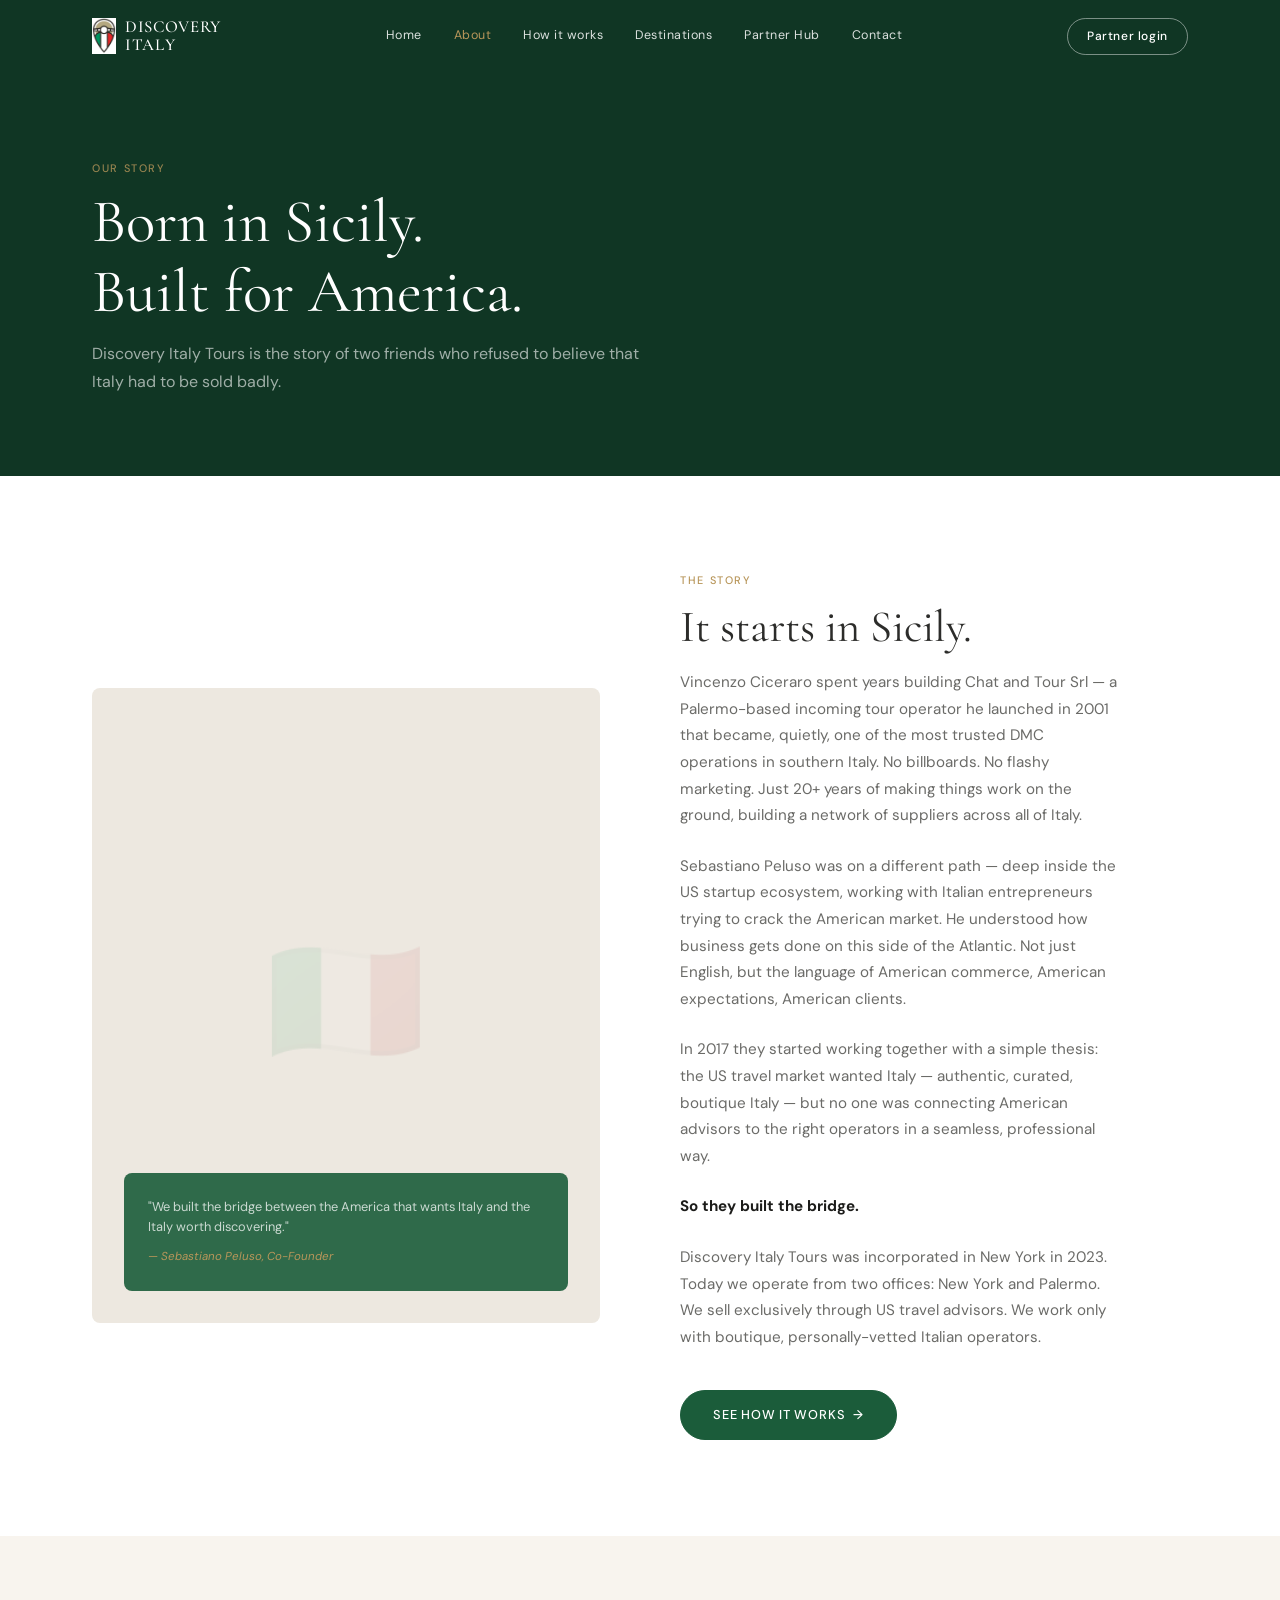
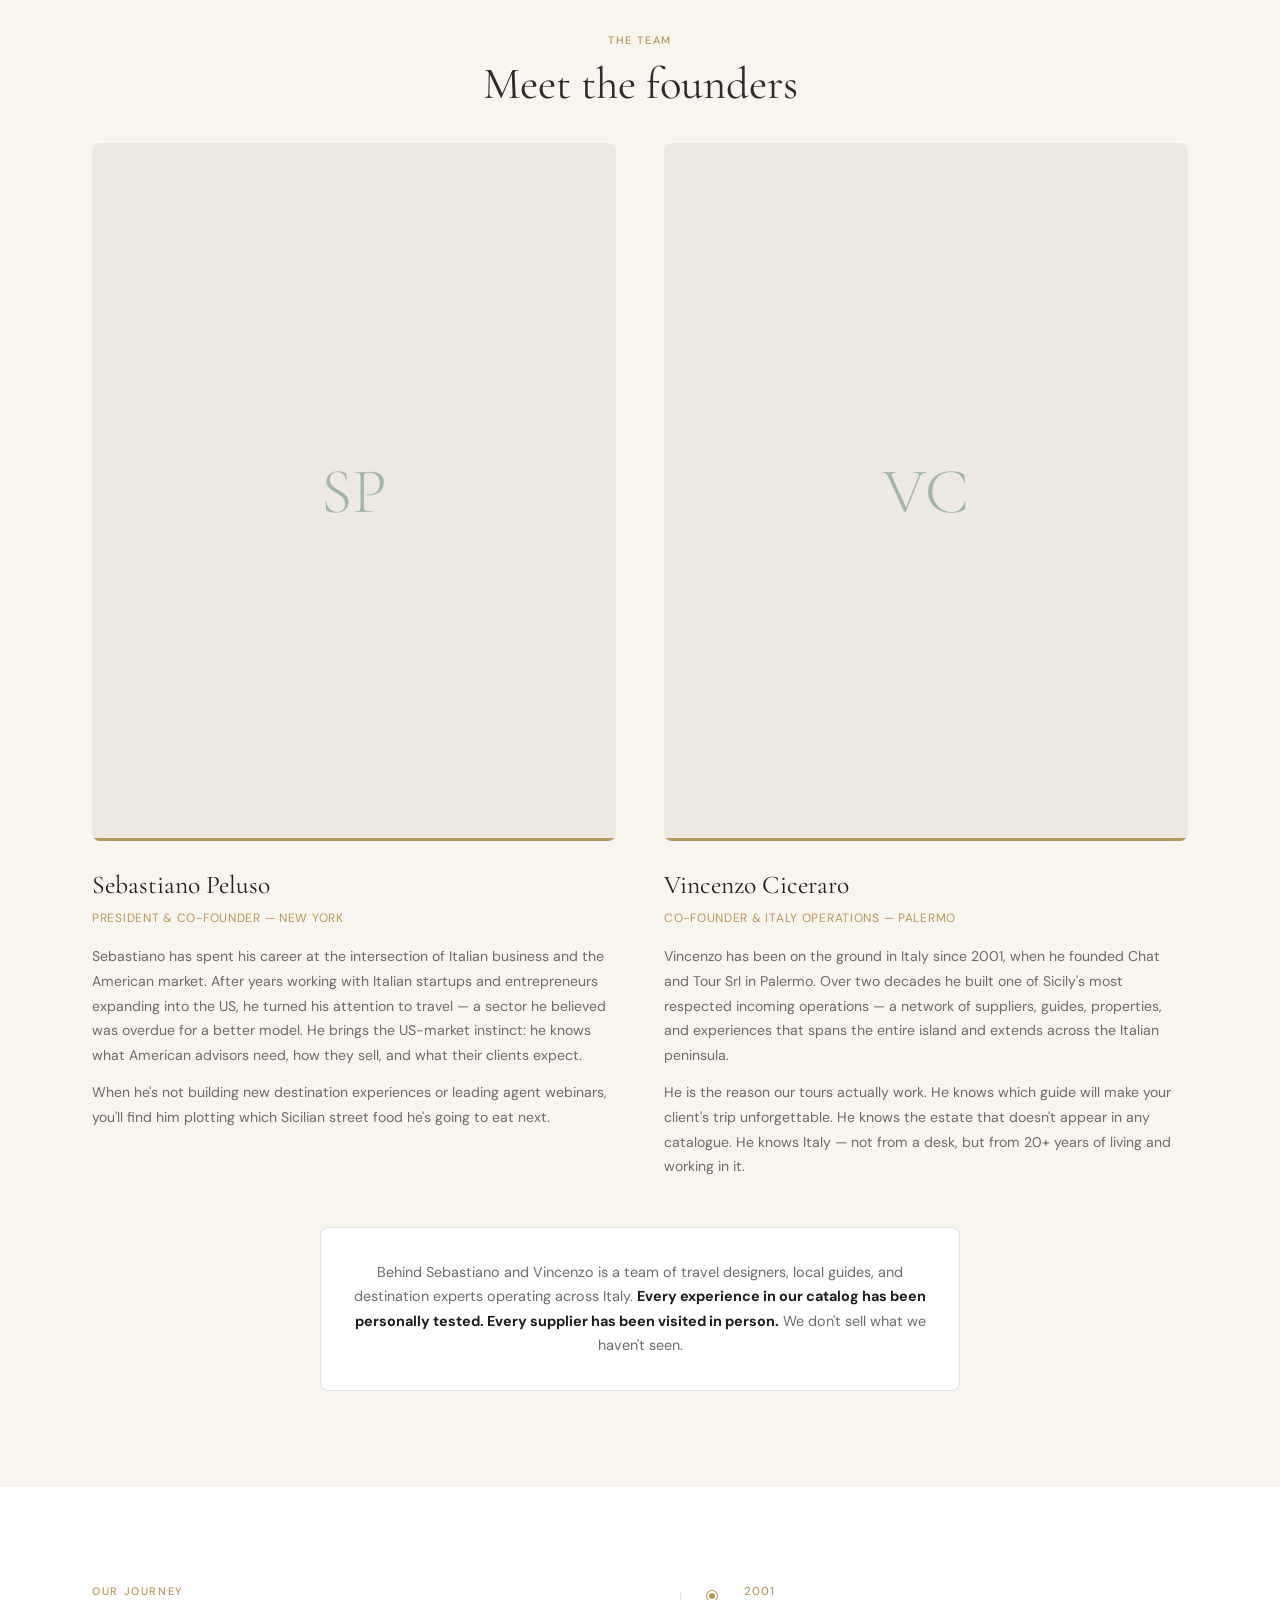
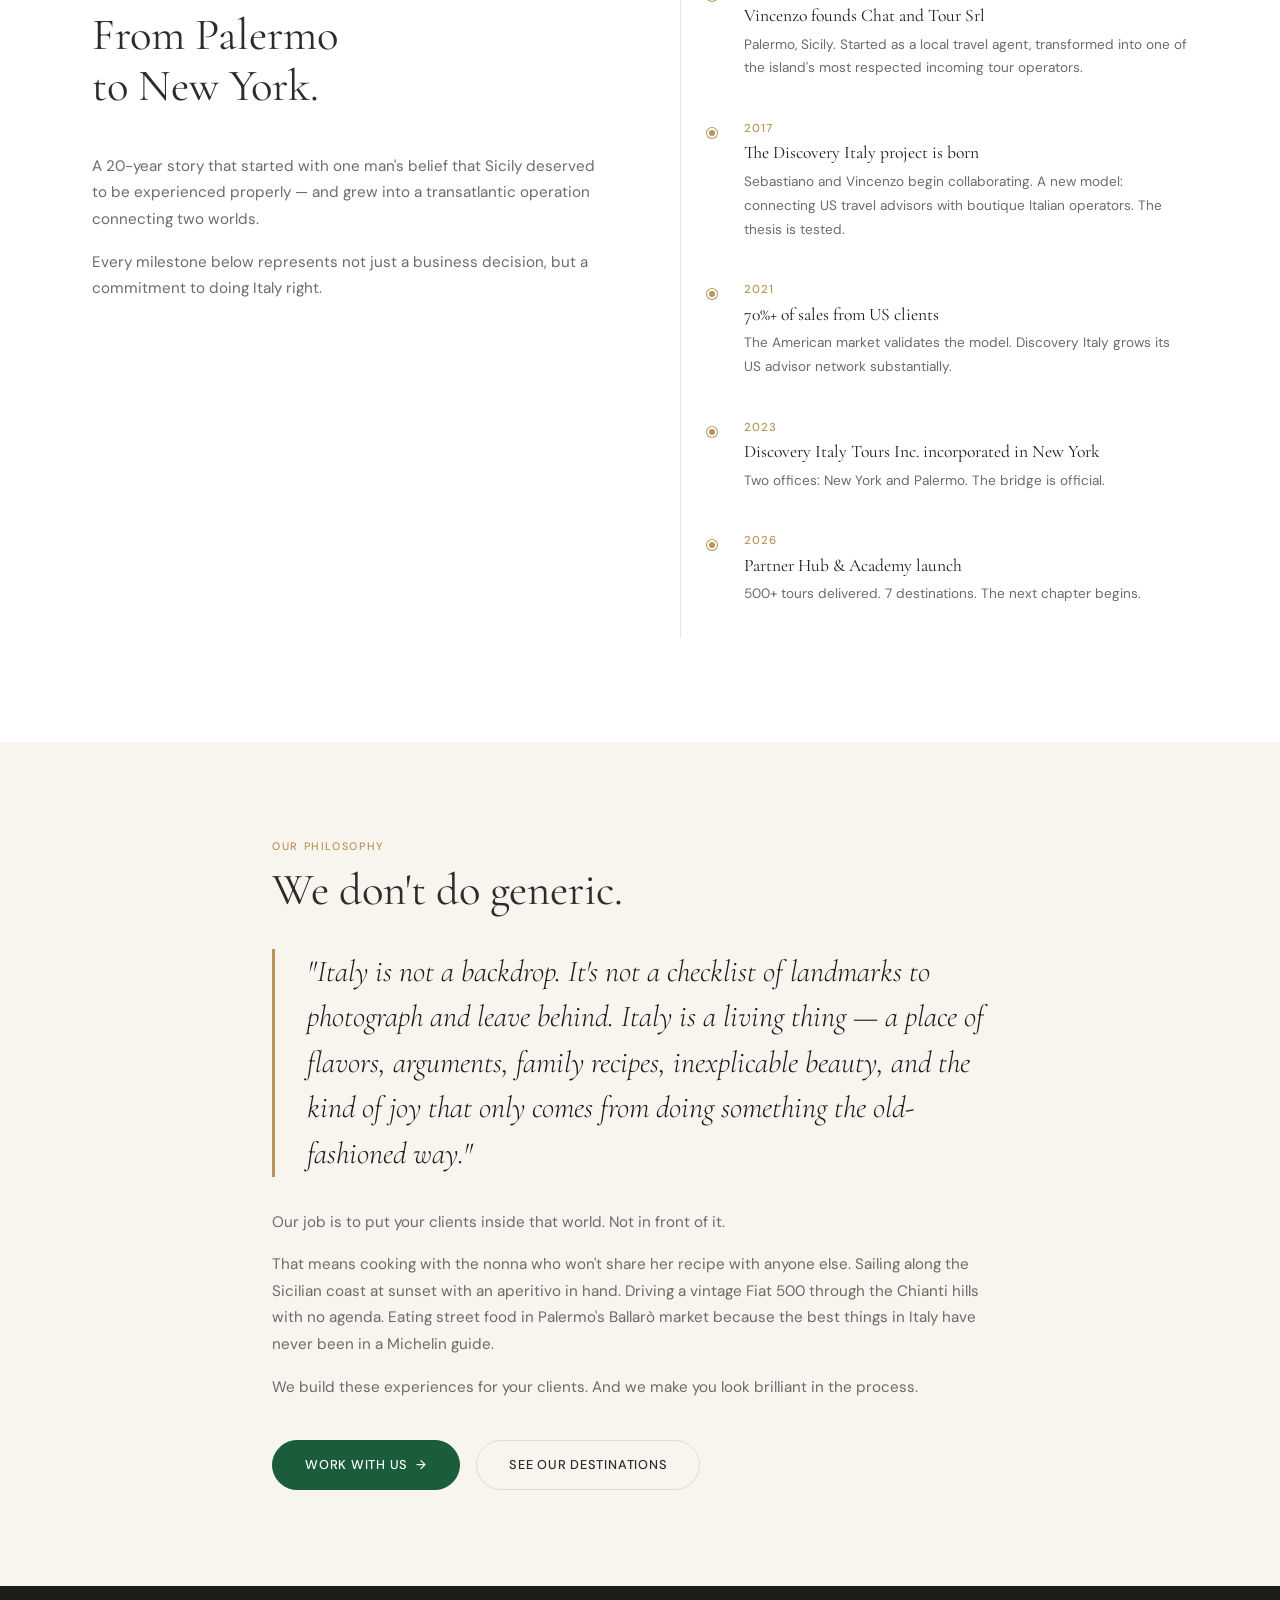
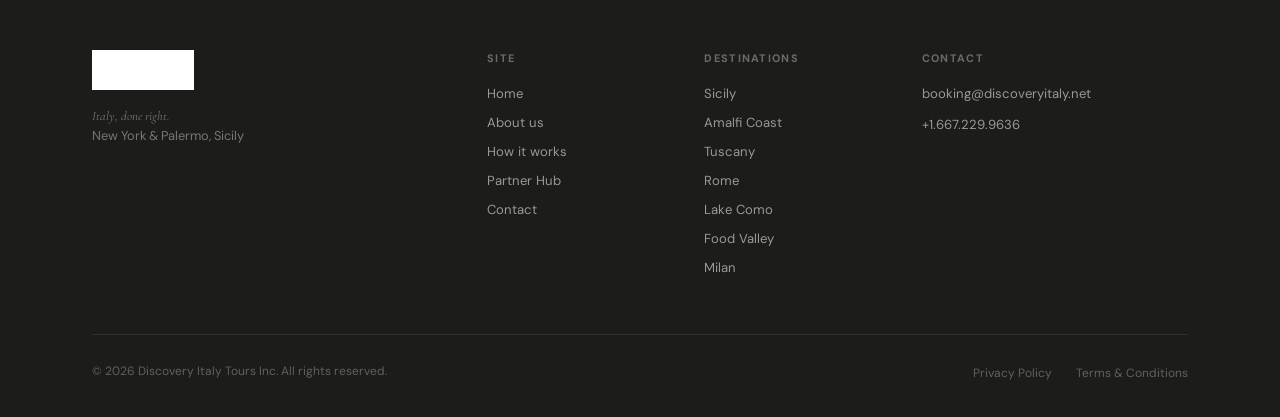
==== about.html @ 8d2b919a "Add files via upload" ====
<!DOCTYPE html>
<html lang="en">
<head>
  <meta charset="UTF-8" />
  <meta name="viewport" content="width=device-width, initial-scale=1.0" />
  <title>About Us — Discovery Italy Tours</title>
  <meta name="description" content="The story of two founders who refused to believe that Italy had to be sold badly. Born in Sicily, built for America." />
  <link rel="stylesheet" href="css/style.css" />
</head>
<body>

  <nav class="nav" id="nav">
    <div class="nav-inner">
      <a href="index.html" class="nav-logo">
        <img src="logo-icon.jpg" alt="Discovery Italy Tours" />
        <span class="nav-logo-wordmark">DISCOVERY<br>ITALY</span>
      </a>
      <div class="nav-links">
        <a href="index.html">Home</a>
        <a href="about.html">About</a>
        <a href="how-it-works.html">How it works</a>
        <a href="destinations.html">Destinations</a>
        <a href="partner-hub.html">Partner Hub</a>
        <a href="contact.html">Contact</a>
      </div>
      <a href="partner-hub.html" class="nav-login">Partner login</a>
    </div>
  </nav>

  <!-- HERO -->
  <section class="page-hero">
    <div class="container">
      <span class="eyebrow" style="color:rgba(184,150,90,0.8);">Our story</span>
      <h1>Born in Sicily.<br>Built for America.</h1>
      <p>Discovery Italy Tours is the story of two friends who refused to believe that Italy had to be sold badly.</p>
    </div>
  </section>

  <!-- OUR STORY -->
  <section class="section">
    <div class="container">
      <div class="split">
        <div class="split-img">
          <div class="split-img-decoration">🇮🇹</div>
          <div style="position:absolute;bottom:2rem;left:2rem;right:2rem;background:rgba(27,92,58,0.9);border-radius:var(--radius-lg);padding:1.5rem;">
            <p style="color:rgba(255,255,255,0.75);font-size:0.8rem;margin:0;line-height:1.6;">
              "We built the bridge between the America that wants Italy and the Italy worth discovering."
            </p>
            <p style="color:var(--gold);font-size:0.72rem;margin-top:0.6rem;font-style:italic;">— Sebastiano Peluso, Co-Founder</p>
          </div>
        </div>
        <div class="split-content">
          <span class="eyebrow">The story</span>
          <h2>It starts in Sicily.</h2>
          <p>Vincenzo Ciceraro spent years building Chat and Tour Srl — a Palermo-based incoming tour operator he launched in 2001 that became, quietly, one of the most trusted DMC operations in southern Italy. No billboards. No flashy marketing. Just 20+ years of making things work on the ground, building a network of suppliers across all of Italy.</p>
          <p>Sebastiano Peluso was on a different path — deep inside the US startup ecosystem, working with Italian entrepreneurs trying to crack the American market. He understood how business gets done on this side of the Atlantic. Not just English, but the language of American commerce, American expectations, American clients.</p>
          <p>In 2017 they started working together with a simple thesis: the US travel market wanted Italy — authentic, curated, boutique Italy — but no one was connecting American advisors to the right operators in a seamless, professional way.</p>
          <p><strong style="color:var(--dark);">So they built the bridge.</strong></p>
          <p>Discovery Italy Tours was incorporated in New York in 2023. Today we operate from two offices: New York and Palermo. We sell exclusively through US travel advisors. We work only with boutique, personally-vetted Italian operators.</p>
          <a href="how-it-works.html" class="btn btn-green btn-arrow" style="margin-top:1rem;">See how it works</a>
        </div>
      </div>
    </div>
  </section>

  <!-- FOUNDERS -->
  <section class="section bg-cream">
    <div class="container">
      <div class="text-center mb-4">
        <span class="eyebrow">The team</span>
        <h2>Meet the founders</h2>
      </div>
      <div class="founders-grid">
        <div class="founder-card fade-up">
          <div class="founder-photo">
            <div class="founder-initials">SP</div>
            <div style="position:absolute;bottom:0;left:0;right:0;height:3px;background:var(--gold);"></div>
          </div>
          <div class="founder-name">Sebastiano Peluso</div>
          <div class="founder-title">PRESIDENT &amp; CO-FOUNDER — NEW YORK</div>
          <p class="founder-bio">Sebastiano has spent his career at the intersection of Italian business and the American market. After years working with Italian startups and entrepreneurs expanding into the US, he turned his attention to travel — a sector he believed was overdue for a better model. He brings the US-market instinct: he knows what American advisors need, how they sell, and what their clients expect.</p>
          <p class="founder-bio" style="margin-top:0.8rem;">When he's not building new destination experiences or leading agent webinars, you'll find him plotting which Sicilian street food he's going to eat next.</p>
        </div>
        <div class="founder-card fade-up">
          <div class="founder-photo">
            <div class="founder-initials">VC</div>
            <div style="position:absolute;bottom:0;left:0;right:0;height:3px;background:var(--gold);"></div>
          </div>
          <div class="founder-name">Vincenzo Ciceraro</div>
          <div class="founder-title">CO-FOUNDER &amp; ITALY OPERATIONS — PALERMO</div>
          <p class="founder-bio">Vincenzo has been on the ground in Italy since 2001, when he founded Chat and Tour Srl in Palermo. Over two decades he built one of Sicily's most respected incoming operations — a network of suppliers, guides, properties, and experiences that spans the entire island and extends across the Italian peninsula.</p>
          <p class="founder-bio" style="margin-top:0.8rem;">He is the reason our tours actually work. He knows which guide will make your client's trip unforgettable. He knows the estate that doesn't appear in any catalogue. He knows Italy — not from a desk, but from 20+ years of living and working in it.</p>
        </div>
      </div>
      <div style="margin-top:3rem;padding:2rem;background:var(--white);border-radius:var(--radius-lg);border:1px solid var(--border);max-width:640px;margin-left:auto;margin-right:auto;text-align:center;">
        <p style="font-size:0.9rem;color:var(--text-muted);margin-bottom:0;line-height:1.7;">Behind Sebastiano and Vincenzo is a team of travel designers, local guides, and destination experts operating across Italy. <strong style="color:var(--dark);">Every experience in our catalog has been personally tested. Every supplier has been visited in person.</strong> We don't sell what we haven't seen.</p>
      </div>
    </div>
  </section>

  <!-- TIMELINE -->
  <section class="section">
    <div class="container">
      <div style="display:grid;grid-template-columns:1fr 1fr;gap:5rem;align-items:start;">
        <div>
          <span class="eyebrow">Our journey</span>
          <h2 style="margin-bottom:2.5rem;">From Palermo<br>to New York.</h2>
          <p>A 20-year story that started with one man's belief that Sicily deserved to be experienced properly — and grew into a transatlantic operation connecting two worlds.</p>
          <p style="margin-top:1rem;">Every milestone below represents not just a business decision, but a commitment to doing Italy right.</p>
        </div>
        <div class="timeline">
          <div class="timeline-item fade-up">
            <div class="timeline-year">2001</div>
            <h4>Vincenzo founds Chat and Tour Srl</h4>
            <p>Palermo, Sicily. Started as a local travel agent, transformed into one of the island's most respected incoming tour operators.</p>
          </div>
          <div class="timeline-item fade-up">
            <div class="timeline-year">2017</div>
            <h4>The Discovery Italy project is born</h4>
            <p>Sebastiano and Vincenzo begin collaborating. A new model: connecting US travel advisors with boutique Italian operators. The thesis is tested.</p>
          </div>
          <div class="timeline-item fade-up">
            <div class="timeline-year">2021</div>
            <h4>70%+ of sales from US clients</h4>
            <p>The American market validates the model. Discovery Italy grows its US advisor network substantially.</p>
          </div>
          <div class="timeline-item fade-up">
            <div class="timeline-year">2023</div>
            <h4>Discovery Italy Tours Inc. incorporated in New York</h4>
            <p>Two offices: New York and Palermo. The bridge is official.</p>
          </div>
          <div class="timeline-item fade-up">
            <div class="timeline-year">2026</div>
            <h4>Partner Hub &amp; Academy launch</h4>
            <p>500+ tours delivered. 7 destinations. The next chapter begins.</p>
          </div>
        </div>
      </div>
    </div>
  </section>

  <!-- PHILOSOPHY -->
  <section class="section philosophy">
    <div class="container-narrow">
      <span class="eyebrow">Our philosophy</span>
      <h2 style="margin-bottom:2rem;">We don't do generic.</h2>
      <blockquote>"Italy is not a backdrop. It's not a checklist of landmarks to photograph and leave behind. Italy is a living thing — a place of flavors, arguments, family recipes, inexplicable beauty, and the kind of joy that only comes from doing something the old-fashioned way."</blockquote>
      <p>Our job is to put your clients inside that world. Not in front of it.</p>
      <p style="margin-top:1rem;">That means cooking with the nonna who won't share her recipe with anyone else. Sailing along the Sicilian coast at sunset with an aperitivo in hand. Driving a vintage Fiat 500 through the Chianti hills with no agenda. Eating street food in Palermo's Ballarò market because the best things in Italy have never been in a Michelin guide.</p>
      <p style="margin-top:1rem;">We build these experiences for your clients. And we make you look brilliant in the process.</p>
      <div style="margin-top:2.5rem;display:flex;gap:1rem;flex-wrap:wrap;">
        <a href="how-it-works.html" class="btn btn-green btn-arrow">Work with us</a>
        <a href="destinations.html" class="btn btn-outline-dark">See our destinations</a>
      </div>
    </div>
  </section>

  <!-- FOOTER -->
  <footer class="site-footer">
    <div class="container">
      <div class="footer-grid">
        <div class="footer-brand">
          <img src="logo-horizontal.jpg" alt="Discovery Italy Tours" />
          <p class="footer-tagline">Italy, done right.</p>
          <p>New York &amp; Palermo, Sicily</p>
        </div>
        <div class="footer-col">
          <h5>SITE</h5>
          <a href="index.html">Home</a>
          <a href="about.html">About us</a>
          <a href="how-it-works.html">How it works</a>
          <a href="partner-hub.html">Partner Hub</a>
          <a href="contact.html">Contact</a>
        </div>
        <div class="footer-col">
          <h5>DESTINATIONS</h5>
          <a href="sicily.html">Sicily</a>
          <a href="destinations.html#amalfi">Amalfi Coast</a>
          <a href="destinations.html#tuscany">Tuscany</a>
          <a href="destinations.html#rome">Rome</a>
          <a href="destinations.html#como">Lake Como</a>
          <a href="destinations.html#foodvalley">Food Valley</a>
          <a href="destinations.html#milan">Milan</a>
        </div>
        <div class="footer-col">
          <h5>CONTACT</h5>
          <p>booking@discoveryitaly.net</p>
          <p>+1.667.229.9636</p>
        </div>
      </div>
      <div class="footer-bottom">
        <p>© 2026 Discovery Italy Tours Inc. All rights reserved.</p>
        <div><a href="#">Privacy Policy</a><a href="#">Terms &amp; Conditions</a></div>
      </div>
    </div>
  </footer>

  <script src="js/main.js"></script>
</body>
</html>
---- css/style.css ----
@import url('https://fonts.googleapis.com/css2?family=Cormorant+Garamond:ital,wght@0,300;0,400;0,500;0,600;1,300;1,400&family=DM+Sans:wght@300;400;500&display=swap');

:root {
  --green: #1B5C3A;
  --green-dark: #103624;
  --green-light: #2a7a50;
  --gold: #B8965A;
  --gold-light: #d4b07a;
  --cream: #F8F4EE;
  --cream-dark: #EDE8E0;
  --dark: #1C1C1A;
  --text: #2C2C2A;
  --text-muted: #6B6B68;
  --white: #FFFFFF;
  --border: rgba(44,44,42,0.12);
  --font-display: 'Cormorant Garamond', Georgia, serif;
  --font-body: 'DM Sans', sans-serif;
  --radius: 4px;
  --radius-lg: 8px;
  --shadow: 0 2px 20px rgba(0,0,0,0.08);
  --shadow-lg: 0 8px 48px rgba(0,0,0,0.14);
  --transition: 0.25s ease;
}

*, *::before, *::after { box-sizing: border-box; margin: 0; padding: 0; }

html { scroll-behavior: smooth; font-size: 16px; }

body {
  font-family: var(--font-body);
  color: var(--text);
  background: var(--white);
  line-height: 1.6;
  -webkit-font-smoothing: antialiased;
}

img { display: block; max-width: 100%; }
a { color: inherit; text-decoration: none; }
button { cursor: pointer; font-family: var(--font-body); }

/* ── TYPOGRAPHY ── */
h1, h2, h3, h4 { font-family: var(--font-display); font-weight: 400; line-height: 1.15; }
h1 { font-size: clamp(2.4rem, 5vw, 3.8rem); }
h2 { font-size: clamp(1.9rem, 3.5vw, 2.8rem); }
h3 { font-size: clamp(1.3rem, 2.5vw, 1.7rem); }
h4 { font-size: 1.2rem; }
p { font-size: 0.95rem; line-height: 1.75; color: var(--text-muted); }

.eyebrow {
  font-family: var(--font-body);
  font-size: 0.68rem;
  font-weight: 500;
  letter-spacing: 0.15em;
  text-transform: uppercase;
  color: var(--gold);
  display: block;
  margin-bottom: 0.6rem;
}

/* ── LAYOUT ── */
.container { max-width: 1160px; margin: 0 auto; padding: 0 2rem; }
.container-narrow { max-width: 800px; margin: 0 auto; padding: 0 2rem; }
.section { padding: 6rem 0; }
.section-sm { padding: 4rem 0; }

/* ── BUTTONS ── */
.btn {
  display: inline-flex; align-items: center; gap: 0.5rem;
  font-family: var(--font-body); font-size: 0.8rem; font-weight: 500;
  letter-spacing: 0.06em; text-transform: uppercase;
  padding: 0.85rem 2rem; border-radius: 40px;
  transition: all var(--transition); border: 1.5px solid transparent;
}
.btn-primary { background: var(--gold); color: var(--dark); border-color: var(--gold); }
.btn-primary:hover { background: var(--gold-light); border-color: var(--gold-light); transform: translateY(-1px); }
.btn-green { background: var(--green); color: var(--white); border-color: var(--green); }
.btn-green:hover { background: var(--green-light); border-color: var(--green-light); transform: translateY(-1px); }
.btn-outline { background: transparent; color: var(--white); border-color: rgba(255,255,255,0.5); }
.btn-outline:hover { border-color: var(--white); background: rgba(255,255,255,0.08); }
.btn-outline-dark { background: transparent; color: var(--text); border-color: var(--border); }
.btn-outline-dark:hover { border-color: var(--text); }
.btn svg, .btn-arrow::after { transition: transform var(--transition); }
.btn-arrow::after { content: ' →'; }
.btn-arrow:hover::after { transform: translateX(3px); }

/* ── NAVIGATION ── */
.nav {
  position: fixed; top: 0; left: 0; right: 0; z-index: 100;
  padding: 1.1rem 0;
  transition: background var(--transition), box-shadow var(--transition);
  background: transparent;
}
.nav.scrolled {
  background: rgba(255,255,255,0.96);
  box-shadow: 0 1px 0 var(--border);
  backdrop-filter: blur(8px);
}
.nav-inner {
  display: flex; align-items: center; justify-content: space-between;
  max-width: 1160px; margin: 0 auto; padding: 0 2rem;
}
.nav-logo { display: flex; align-items: center; gap: 0.6rem; }
.nav-logo img { height: 36px; width: auto; }
.nav-logo-wordmark {
  font-family: var(--font-display); font-size: 1.05rem; font-weight: 500;
  color: var(--white); letter-spacing: 0.04em; line-height: 1.1;
  transition: color var(--transition);
}
.nav.scrolled .nav-logo-wordmark { color: var(--dark); }
.nav-links { display: flex; align-items: center; gap: 2rem; }
.nav-links a {
  font-size: 0.78rem; font-weight: 400; letter-spacing: 0.04em;
  color: rgba(255,255,255,0.85); transition: color var(--transition);
}
.nav.scrolled .nav-links a { color: var(--text-muted); }
.nav-links a:hover, .nav.scrolled .nav-links a:hover { color: var(--gold); }
.nav-login {
  font-size: 0.75rem; font-weight: 500; letter-spacing: 0.05em;
  padding: 0.5rem 1.2rem; border-radius: 30px;
  border: 1.5px solid rgba(255,255,255,0.45); color: var(--white);
  transition: all var(--transition);
}
.nav.scrolled .nav-login { border-color: var(--green); color: var(--green); }
.nav-login:hover { background: var(--gold); border-color: var(--gold); color: var(--dark); }
.nav-hamburger { display: none; background: none; border: none; padding: 4px; }
.nav-hamburger span {
  display: block; width: 22px; height: 1.5px;
  background: var(--white); margin: 5px 0; transition: all var(--transition);
}
.nav.scrolled .nav-hamburger span { background: var(--dark); }

/* ── HERO ── */
.hero {
  min-height: 100vh; display: flex; align-items: flex-end;
  position: relative; overflow: hidden;
  background: var(--green-dark);
}
.hero-bg {
  position: absolute; inset: 0;
  background: linear-gradient(165deg, #0d2318 0%, #1a4a2e 45%, #0f2d1c 100%);
}
.hero-texture {
  position: absolute; inset: 0; opacity: 0.04;
  background-image:
    repeating-linear-gradient(0deg, transparent, transparent 60px, rgba(255,255,255,0.3) 60px, rgba(255,255,255,0.3) 61px),
    repeating-linear-gradient(90deg, transparent, transparent 60px, rgba(255,255,255,0.3) 60px, rgba(255,255,255,0.3) 61px);
}
.hero-content {
  position: relative; z-index: 2;
  padding: 10rem 2rem 5rem;
  max-width: 1160px; margin: 0 auto; width: 100%;
  display: grid; grid-template-columns: 1fr 1fr; gap: 4rem; align-items: end;
}
.hero-left {}
.hero-badge {
  display: inline-flex; align-items: center; gap: 0.5rem;
  background: rgba(184,150,90,0.15); border: 1px solid rgba(184,150,90,0.35);
  border-radius: 30px; padding: 0.35rem 0.9rem; margin-bottom: 1.5rem;
}
.hero-badge span { font-size: 0.65rem; letter-spacing: 0.12em; color: var(--gold-light); }
.hero h1 { color: var(--white); margin-bottom: 1.2rem; }
.hero h1 em { color: var(--gold); font-style: italic; }
.hero-sub { font-size: 1rem; color: rgba(255,255,255,0.65); max-width: 480px; margin-bottom: 2.5rem; line-height: 1.7; }
.hero-ctas { display: flex; gap: 1rem; flex-wrap: wrap; }
.hero-right { display: flex; flex-direction: column; gap: 1rem; padding-bottom: 0.5rem; }
.hero-stat-card {
  background: rgba(255,255,255,0.06); border: 1px solid rgba(255,255,255,0.1);
  border-radius: var(--radius-lg); padding: 1.2rem 1.5rem;
  backdrop-filter: blur(10px);
}
.hero-stat-card .num {
  font-family: var(--font-display); font-size: 2.8rem; font-weight: 300;
  color: var(--white); line-height: 1;
}
.hero-stat-card .num em { color: var(--gold); font-style: normal; }
.hero-stat-card .label { font-size: 0.75rem; color: rgba(255,255,255,0.55); margin-top: 0.2rem; letter-spacing: 0.04em; }
.hero-scroll {
  position: absolute; bottom: 2rem; left: 50%; transform: translateX(-50%);
  display: flex; flex-direction: column; align-items: center; gap: 0.5rem;
  color: rgba(255,255,255,0.4); font-size: 0.65rem; letter-spacing: 0.1em; z-index: 2;
}
.hero-scroll::after {
  content: ''; display: block; width: 1px; height: 40px;
  background: linear-gradient(to bottom, rgba(255,255,255,0.3), transparent);
  animation: scrollLine 1.8s ease-in-out infinite;
}
@keyframes scrollLine { 0%,100%{opacity:0.3;transform:scaleY(1)} 50%{opacity:1;transform:scaleY(0.6)} }

/* ── STATS BAR ── */
.stats-bar { background: var(--green); padding: 2rem 0; }
.stats-bar-inner { display: grid; grid-template-columns: repeat(4,1fr); max-width:1160px; margin:0 auto; padding:0 2rem; }
.stat-item { text-align: center; padding: 0 1rem; border-right: 1px solid rgba(255,255,255,0.15); }
.stat-item:last-child { border-right: none; }
.stat-num { font-family: var(--font-display); font-size: 2.5rem; font-weight: 300; color: var(--white); line-height: 1; }
.stat-label { font-size: 0.72rem; color: rgba(255,255,255,0.6); margin-top: 0.3rem; letter-spacing: 0.06em; }

/* ── CARDS ── */
.card {
  background: var(--white); border: 1px solid var(--border);
  border-radius: var(--radius-lg); padding: 2rem;
  transition: transform var(--transition), box-shadow var(--transition);
}
.card:hover { transform: translateY(-3px); box-shadow: var(--shadow-lg); }
.card-icon {
  width: 44px; height: 44px; border-radius: var(--radius);
  background: var(--cream); display: flex; align-items: center;
  justify-content: center; margin-bottom: 1.2rem;
}
.card-icon svg { width: 22px; height: 22px; stroke: var(--green); fill: none; stroke-width: 1.5; stroke-linecap: round; stroke-linejoin: round; }
.card h3 { margin-bottom: 0.7rem; color: var(--dark); font-size: 1.3rem; }
.card p { margin-bottom: 1.2rem; }
.card-link { font-size: 0.78rem; font-weight: 500; color: var(--gold); letter-spacing: 0.04em; display: flex; align-items: center; gap: 0.4rem; transition: gap var(--transition); }
.card:hover .card-link { gap: 0.7rem; }

/* ── DESTINATION TILES ── */
.dest-grid { display: grid; grid-template-columns: repeat(4, 1fr); gap: 1rem; }
.dest-tile {
  position: relative; border-radius: var(--radius-lg); overflow: hidden;
  aspect-ratio: 3/4; cursor: pointer;
  transition: transform var(--transition);
}
.dest-tile:first-child { grid-column: span 2; aspect-ratio: auto; min-height: 360px; }
.dest-tile:hover { transform: scale(1.01); }
.dest-tile-bg {
  position: absolute; inset: 0;
  transition: transform 0.4s ease;
}
.dest-tile:hover .dest-tile-bg { transform: scale(1.04); }
.dest-tile-overlay {
  position: absolute; inset: 0;
  background: linear-gradient(to top, rgba(0,0,0,0.72) 0%, rgba(0,0,0,0.1) 50%, transparent 100%);
}
.dest-tile-content { position: absolute; bottom: 0; left: 0; right: 0; padding: 1.5rem; }
.dest-tile-content h3 { font-size: 1.3rem; color: var(--white); margin-bottom: 0.2rem; }
.dest-tile-content p { font-size: 0.75rem; color: rgba(255,255,255,0.7); line-height: 1.4; margin: 0; }
.dest-tile-arrow {
  position: absolute; top: 1rem; right: 1rem;
  width: 32px; height: 32px; border-radius: 50%;
  background: rgba(255,255,255,0.15); backdrop-filter: blur(4px);
  display: flex; align-items: center; justify-content: center;
  opacity: 0; transition: opacity var(--transition);
  color: white; font-size: 0.85rem;
}
.dest-tile:hover .dest-tile-arrow { opacity: 1; }

/* Sicily */
.dest-bg-sicily { background: linear-gradient(135deg, #1a4a2e 0%, #2d6b45 100%); }
/* Amalfi */
.dest-bg-amalfi { background: linear-gradient(135deg, #1a3a6b 0%, #2a5a9b 100%); }
/* Tuscany */
.dest-bg-tuscany { background: linear-gradient(135deg, #5a3a1a 0%, #8a5a2a 100%); }
/* Rome */
.dest-bg-rome { background: linear-gradient(135deg, #6b2a1a 0%, #9b4a2a 100%); }
/* Como */
.dest-bg-como { background: linear-gradient(135deg, #1a4a6b 0%, #2a6a9b 100%); }
/* Food */
.dest-bg-food { background: linear-gradient(135deg, #4a3a1a 0%, #7a5a2a 100%); }
/* Milan */
.dest-bg-milan { background: linear-gradient(135deg, #2a2a3a 0%, #4a4a6a 100%); }

/* ── PARTNER HUB BANNER ── */
.hub-banner { background: var(--green-dark); padding: 4.5rem 0; }
.hub-banner-inner { max-width: 1160px; margin: 0 auto; padding: 0 2rem; }
.hub-banner h2 { color: var(--white); margin-bottom: 0.8rem; }
.hub-banner > .hub-banner-inner > p { color: rgba(255,255,255,0.6); max-width: 540px; margin-bottom: 2.5rem; }
.hub-cards-grid { display: grid; grid-template-columns: repeat(3,1fr); gap: 1.2rem; margin-bottom: 2.5rem; }
.hub-card {
  background: rgba(255,255,255,0.07); border: 1px solid rgba(255,255,255,0.1);
  border-radius: var(--radius-lg); padding: 1.5rem;
  transition: background var(--transition);
}
.hub-card:hover { background: rgba(255,255,255,0.1); }
.hub-card-icon { font-size: 1.4rem; margin-bottom: 0.8rem; color: var(--gold); }
.hub-card h4 { font-family: var(--font-display); font-size: 1.1rem; color: var(--white); margin-bottom: 0.4rem; }
.hub-card p { font-size: 0.8rem; color: rgba(255,255,255,0.55); line-height: 1.55; margin: 0; }
.hub-card .coming { font-size: 0.65rem; letter-spacing: 0.08em; color: var(--gold); margin-top: 0.8rem; display: block; }

/* ── PROOF SECTION ── */
.proof-item { display: grid; grid-template-columns: 80px 1fr; gap: 1.5rem; align-items: start; padding: 2rem 0; border-bottom: 1px solid var(--border); }
.proof-item:last-child { border-bottom: none; }
.proof-num { font-family: var(--font-display); font-size: 2.8rem; font-weight: 300; color: var(--gold); line-height: 1; }
.proof-item h3 { font-size: 1.2rem; color: var(--dark); margin-bottom: 0.5rem; }
.proof-item p { margin: 0; }

/* ── PROCESS STEPS ── */
.process-grid { display: grid; grid-template-columns: repeat(4,1fr); gap: 0; position: relative; }
.process-grid::before {
  content: ''; position: absolute; top: 28px; left: 10%; right: 10%;
  height: 1px; background: var(--border); z-index: 0;
}
.process-step { padding: 0 1.5rem; text-align: center; position: relative; z-index: 1; }
.step-num {
  width: 56px; height: 56px; border-radius: 50%;
  background: var(--white); border: 1.5px solid var(--border);
  display: flex; align-items: center; justify-content: center;
  margin: 0 auto 1.5rem;
  font-family: var(--font-display); font-size: 1.3rem; color: var(--green);
}
.process-step h3 { font-size: 1.1rem; color: var(--dark); margin-bottom: 0.6rem; }
.process-step p { font-size: 0.83rem; }

/* ── FAQ ── */
.faq-item { border-bottom: 1px solid var(--border); }
.faq-q {
  display: flex; justify-content: space-between; align-items: center;
  padding: 1.3rem 0; cursor: pointer;
  font-family: var(--font-display); font-size: 1.1rem; color: var(--dark);
  list-style: none;
}
.faq-q::-webkit-details-marker { display: none; }
.faq-q::after { content: '+'; font-size: 1.2rem; color: var(--gold); transition: transform var(--transition); flex-shrink: 0; }
details[open] .faq-q::after { transform: rotate(45deg); }
.faq-a { padding: 0 0 1.3rem; font-size: 0.88rem; color: var(--text-muted); line-height: 1.7; }

/* ── ABOUT ── */
.founders-grid { display: grid; grid-template-columns: 1fr 1fr; gap: 3rem; }
.founder-card { }
.founder-photo {
  width: 100%; aspect-ratio: 3/4; border-radius: var(--radius-lg);
  background: var(--cream-dark); margin-bottom: 1.5rem; overflow: hidden;
  position: relative;
}
.founder-initials {
  position: absolute; inset: 0; display: flex; align-items: center;
  justify-content: center; font-family: var(--font-display);
  font-size: 4rem; font-weight: 300; color: var(--green); opacity: 0.35;
}
.founder-name { font-family: var(--font-display); font-size: 1.6rem; color: var(--dark); margin-bottom: 0.2rem; }
.founder-title { font-size: 0.75rem; letter-spacing: 0.06em; color: var(--gold); margin-bottom: 1rem; }
.founder-bio { font-size: 0.88rem; color: var(--text-muted); line-height: 1.75; }

/* ── TIMELINE ── */
.timeline { position: relative; padding-left: 2rem; }
.timeline::before { content: ''; position: absolute; left: 0; top: 8px; bottom: 8px; width: 1px; background: var(--border); }
.timeline-item { position: relative; padding: 0 0 2.5rem 2rem; }
.timeline-item::before {
  content: ''; position: absolute; left: -5px; top: 8px;
  width: 10px; height: 10px; border-radius: 50%;
  background: var(--gold); border: 2px solid var(--white);
  box-shadow: 0 0 0 1px var(--gold);
}
.timeline-year { font-size: 0.72rem; letter-spacing: 0.1em; color: var(--gold); font-weight: 500; margin-bottom: 0.3rem; }
.timeline-item h4 { font-family: var(--font-display); font-size: 1.1rem; color: var(--dark); margin-bottom: 0.4rem; }
.timeline-item p { font-size: 0.85rem; margin: 0; }

/* ── CONTACT ── */
.contact-grid { display: grid; grid-template-columns: 1fr 1fr; gap: 3rem; }
.contact-form-block, .contact-info-block { }
.contact-form-block h3, .contact-info-block h3 { font-size: 1.5rem; margin-bottom: 0.5rem; color: var(--dark); }
.contact-intro { font-size: 0.88rem; margin-bottom: 2rem; }
.form-group { margin-bottom: 1.2rem; }
.form-group label { display: block; font-size: 0.75rem; font-weight: 500; letter-spacing: 0.05em; color: var(--text); margin-bottom: 0.4rem; }
.form-group input, .form-group select, .form-group textarea {
  width: 100%; padding: 0.75rem 1rem;
  border: 1px solid var(--border); border-radius: var(--radius);
  font-family: var(--font-body); font-size: 0.88rem; color: var(--text);
  background: var(--white); transition: border-color var(--transition);
  outline: none;
}
.form-group input:focus, .form-group select:focus, .form-group textarea:focus { border-color: var(--green); }
.form-group textarea { height: 100px; resize: vertical; }
.form-row { display: grid; grid-template-columns: 1fr 1fr; gap: 1rem; }
.contact-divider { width: 1px; background: var(--border); margin: 3rem 0; }
.contact-info-block { padding-top: 0.5rem; }
.contact-info-item { display: flex; gap: 1rem; margin-bottom: 2rem; }
.contact-info-icon {
  width: 40px; height: 40px; border-radius: var(--radius);
  background: var(--cream); display: flex; align-items: center; justify-content: center;
  flex-shrink: 0;
}
.contact-info-icon svg { width: 18px; height: 18px; stroke: var(--green); fill: none; stroke-width: 1.5; stroke-linecap: round; }
.contact-info-label { font-size: 0.7rem; letter-spacing: 0.06em; color: var(--gold); margin-bottom: 0.2rem; }
.contact-info-val { font-size: 0.88rem; color: var(--text); line-height: 1.5; }
.traveler-block {
  background: var(--cream); border-radius: var(--radius-lg);
  padding: 2rem; margin-top: 2rem;
}
.traveler-block h4 { font-family: var(--font-display); font-size: 1.3rem; color: var(--dark); margin-bottom: 0.5rem; }
.traveler-block p { font-size: 0.85rem; margin-bottom: 1.2rem; }

/* ── DESTINATION PAGE ── */
.dest-hero { min-height: 60vh; position: relative; display: flex; align-items: flex-end; padding-bottom: 4rem; }
.dest-hero-bg { position: absolute; inset: 0; }
.dest-hero-overlay { position: absolute; inset: 0; background: linear-gradient(to top, rgba(0,0,0,0.75) 0%, rgba(0,0,0,0.2) 60%, transparent 100%); }
.dest-hero-content { position: relative; z-index: 2; max-width: 1160px; margin: 0 auto; padding: 0 2rem; }
.dest-hero-content h1 { color: var(--white); margin-bottom: 0.8rem; }
.dest-hero-content p { color: rgba(255,255,255,0.75); max-width: 600px; font-size: 1rem; margin: 0; }

.experiences-grid { display: grid; grid-template-columns: repeat(3, 1fr); gap: 1.5rem; }
.exp-card { border-radius: var(--radius-lg); overflow: hidden; border: 1px solid var(--border); }
.exp-card-top { height: 180px; display: flex; align-items: center; justify-content: center; font-size: 3rem; }
.exp-card-body { padding: 1.2rem; }
.exp-card-body h4 { font-family: var(--font-display); font-size: 1.1rem; color: var(--dark); margin-bottom: 0.4rem; }
.exp-card-body p { font-size: 0.82rem; margin: 0; }

/* ── PARTNER HUB PAGE ── */
.hub-page-hero { background: var(--green-dark); padding: 10rem 0 6rem; }
.hub-coming-grid { display: grid; grid-template-columns: repeat(3,1fr); gap: 1.5rem; margin-top: 3rem; }
.hub-coming-card {
  border: 1px solid var(--border); border-radius: var(--radius-lg);
  padding: 2rem; position: relative; overflow: hidden;
}
.hub-coming-card::before {
  content: 'COMING SOON'; position: absolute; top: 1rem; right: -2rem;
  font-size: 0.6rem; letter-spacing: 0.1em; background: var(--gold);
  color: var(--dark); padding: 0.2rem 3rem; transform: rotate(30deg);
}
.hub-coming-card h3 { font-size: 1.3rem; color: var(--dark); margin-bottom: 0.6rem; }
.hub-coming-card p { font-size: 0.85rem; margin-bottom: 1rem; }
.hub-icon { font-size: 2rem; margin-bottom: 1rem; }

/* ── SECTION: SPLIT ── */
.split { display: grid; grid-template-columns: 1fr 1fr; gap: 5rem; align-items: center; }
.split-img {
  border-radius: var(--radius-lg); aspect-ratio: 4/5;
  background: var(--cream-dark); position: relative; overflow: hidden;
}
.split-img-decoration {
  position: absolute; inset: 0; display: flex; align-items: center;
  justify-content: center; font-family: var(--font-display);
  font-size: 8rem; opacity: 0.08; color: var(--green);
}
.split-content .eyebrow { margin-bottom: 0.8rem; }
.split-content h2 { margin-bottom: 1rem; }
.split-content p { margin-bottom: 1.5rem; max-width: 440px; }

/* ── PHILOSOPHY ── */
.philosophy { background: var(--cream); }
.philosophy blockquote {
  font-family: var(--font-display); font-size: clamp(1.4rem, 2.5vw, 1.9rem);
  font-weight: 300; color: var(--dark); line-height: 1.5;
  border-left: 3px solid var(--gold); padding-left: 2rem; margin: 0 0 2rem;
  font-style: italic;
}

/* ── EMAIL CAPTURE ── */
.email-capture { background: var(--green); padding: 4rem 0; }
.email-capture h2 { color: var(--white); margin-bottom: 0.6rem; }
.email-capture p { color: rgba(255,255,255,0.65); margin-bottom: 2rem; }
.email-form { display: flex; gap: 1rem; max-width: 480px; flex-wrap: wrap; }
.email-form input {
  flex: 1; min-width: 200px; padding: 0.85rem 1.2rem;
  border: 1.5px solid rgba(255,255,255,0.25); border-radius: 40px;
  background: rgba(255,255,255,0.1); color: var(--white);
  font-family: var(--font-body); font-size: 0.88rem; outline: none;
}
.email-form input::placeholder { color: rgba(255,255,255,0.4); }
.email-form input:focus { border-color: var(--gold); }

/* ── FOOTER ── */
.site-footer { background: var(--dark); padding: 4rem 0 2rem; }
.footer-grid { display: grid; grid-template-columns: 2fr 1fr 1fr 1.5fr; gap: 2.5rem; margin-bottom: 3rem; }
.footer-brand img { height: 40px; width: auto; margin-bottom: 1rem; filter: brightness(0) invert(1); }
.footer-tagline { font-family: var(--font-display); font-size: 0.95rem; font-style: italic; color: var(--gold); margin-bottom: 0.8rem; }
.footer-brand p { font-size: 0.8rem; color: rgba(255,255,255,0.4); line-height: 1.6; margin: 0; }
.footer-col h5 { font-size: 0.68rem; letter-spacing: 0.12em; color: rgba(255,255,255,0.35); margin-bottom: 1rem; }
.footer-col a { display: block; font-size: 0.82rem; color: rgba(255,255,255,0.55); margin-bottom: 0.5rem; transition: color var(--transition); }
.footer-col a:hover { color: var(--gold); }
.footer-col p { font-size: 0.82rem; color: rgba(255,255,255,0.55); margin-bottom: 0.5rem; }
.footer-bottom {
  border-top: 1px solid rgba(255,255,255,0.08); padding-top: 1.5rem;
  display: flex; justify-content: space-between; align-items: center; flex-wrap: wrap; gap: 0.8rem;
}
.footer-bottom p { font-size: 0.75rem; color: rgba(255,255,255,0.3); margin: 0; }
.footer-bottom a { font-size: 0.75rem; color: rgba(255,255,255,0.3); margin-left: 1.5rem; transition: color var(--transition); }
.footer-bottom a:hover { color: var(--gold); }

/* ── PAGE HERO (inner pages) ── */
.page-hero { background: var(--green-dark); padding: 10rem 0 5rem; }
.page-hero h1 { color: var(--white); margin-bottom: 0.8rem; }
.page-hero p { color: rgba(255,255,255,0.6); max-width: 560px; font-size: 1rem; margin: 0; }

/* ── ANIMATIONS ── */
.fade-up { opacity: 0; transform: translateY(24px); transition: opacity 0.6s ease, transform 0.6s ease; }
.fade-up.visible { opacity: 1; transform: translateY(0); }
.fade-up:nth-child(2) { transition-delay: 0.1s; }
.fade-up:nth-child(3) { transition-delay: 0.2s; }
.fade-up:nth-child(4) { transition-delay: 0.3s; }

/* ── RESPONSIVE ── */
@media (max-width: 900px) {
  .hero-content { grid-template-columns: 1fr; }
  .hero-right { display: none; }
  .stats-bar-inner { grid-template-columns: repeat(2,1fr); gap: 1rem; }
  .dest-grid { grid-template-columns: repeat(2,1fr); }
  .dest-tile:first-child { grid-column: span 2; }
  .hub-cards-grid { grid-template-columns: 1fr 1fr; }
  .process-grid { grid-template-columns: 1fr 1fr; gap: 2rem; }
  .process-grid::before { display: none; }
  .footer-grid { grid-template-columns: 1fr 1fr; }
  .founders-grid { grid-template-columns: 1fr; }
  .contact-grid { grid-template-columns: 1fr; }
  .split { grid-template-columns: 1fr; }
  .split-img { aspect-ratio: 16/9; }
  .experiences-grid { grid-template-columns: 1fr 1fr; }
  .hub-coming-grid { grid-template-columns: 1fr; }
}
@media (max-width: 600px) {
  .container { padding: 0 1.2rem; }
  .section { padding: 4rem 0; }
  .nav-links { display: none; }
  .nav-hamburger { display: block; }
  .dest-grid { grid-template-columns: 1fr 1fr; }
  .hub-cards-grid { grid-template-columns: 1fr; }
  .footer-grid { grid-template-columns: 1fr; }
  .form-row { grid-template-columns: 1fr; }
  .experiences-grid { grid-template-columns: 1fr; }
  .three-cards { grid-template-columns: 1fr; }
}
.three-cards { display: grid; grid-template-columns: repeat(3,1fr); gap: 1.5rem; }

/* ── UTILITY ── */
.text-center { text-align: center; }
.text-white { color: var(--white); }
.mt-1 { margin-top: 0.5rem; } .mt-2 { margin-top: 1rem; } .mt-3 { margin-top: 1.5rem; } .mt-4 { margin-top: 2rem; }
.mb-1 { margin-bottom: 0.5rem; } .mb-2 { margin-bottom: 1rem; } .mb-3 { margin-bottom: 1.5rem; } .mb-4 { margin-bottom: 2rem; }
.bg-cream { background: var(--cream); }
.bg-dark { background: var(--dark); }
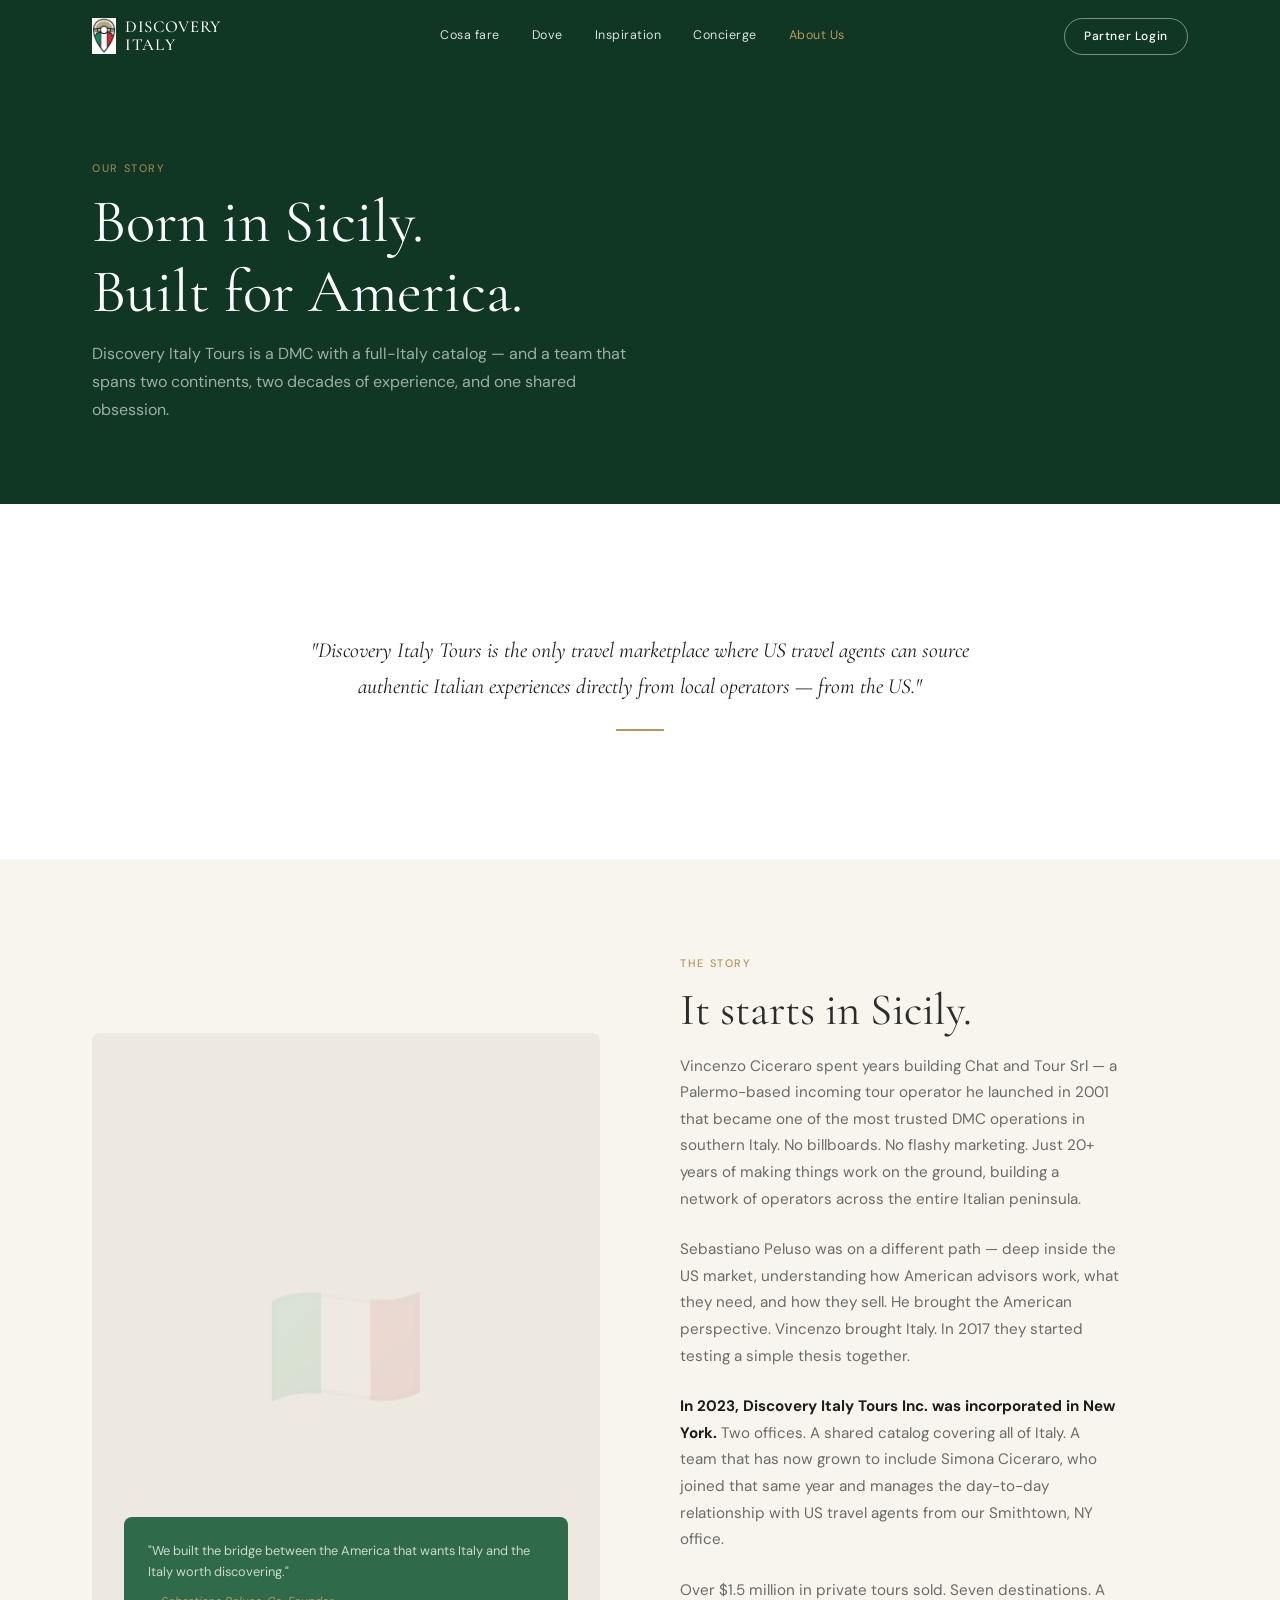
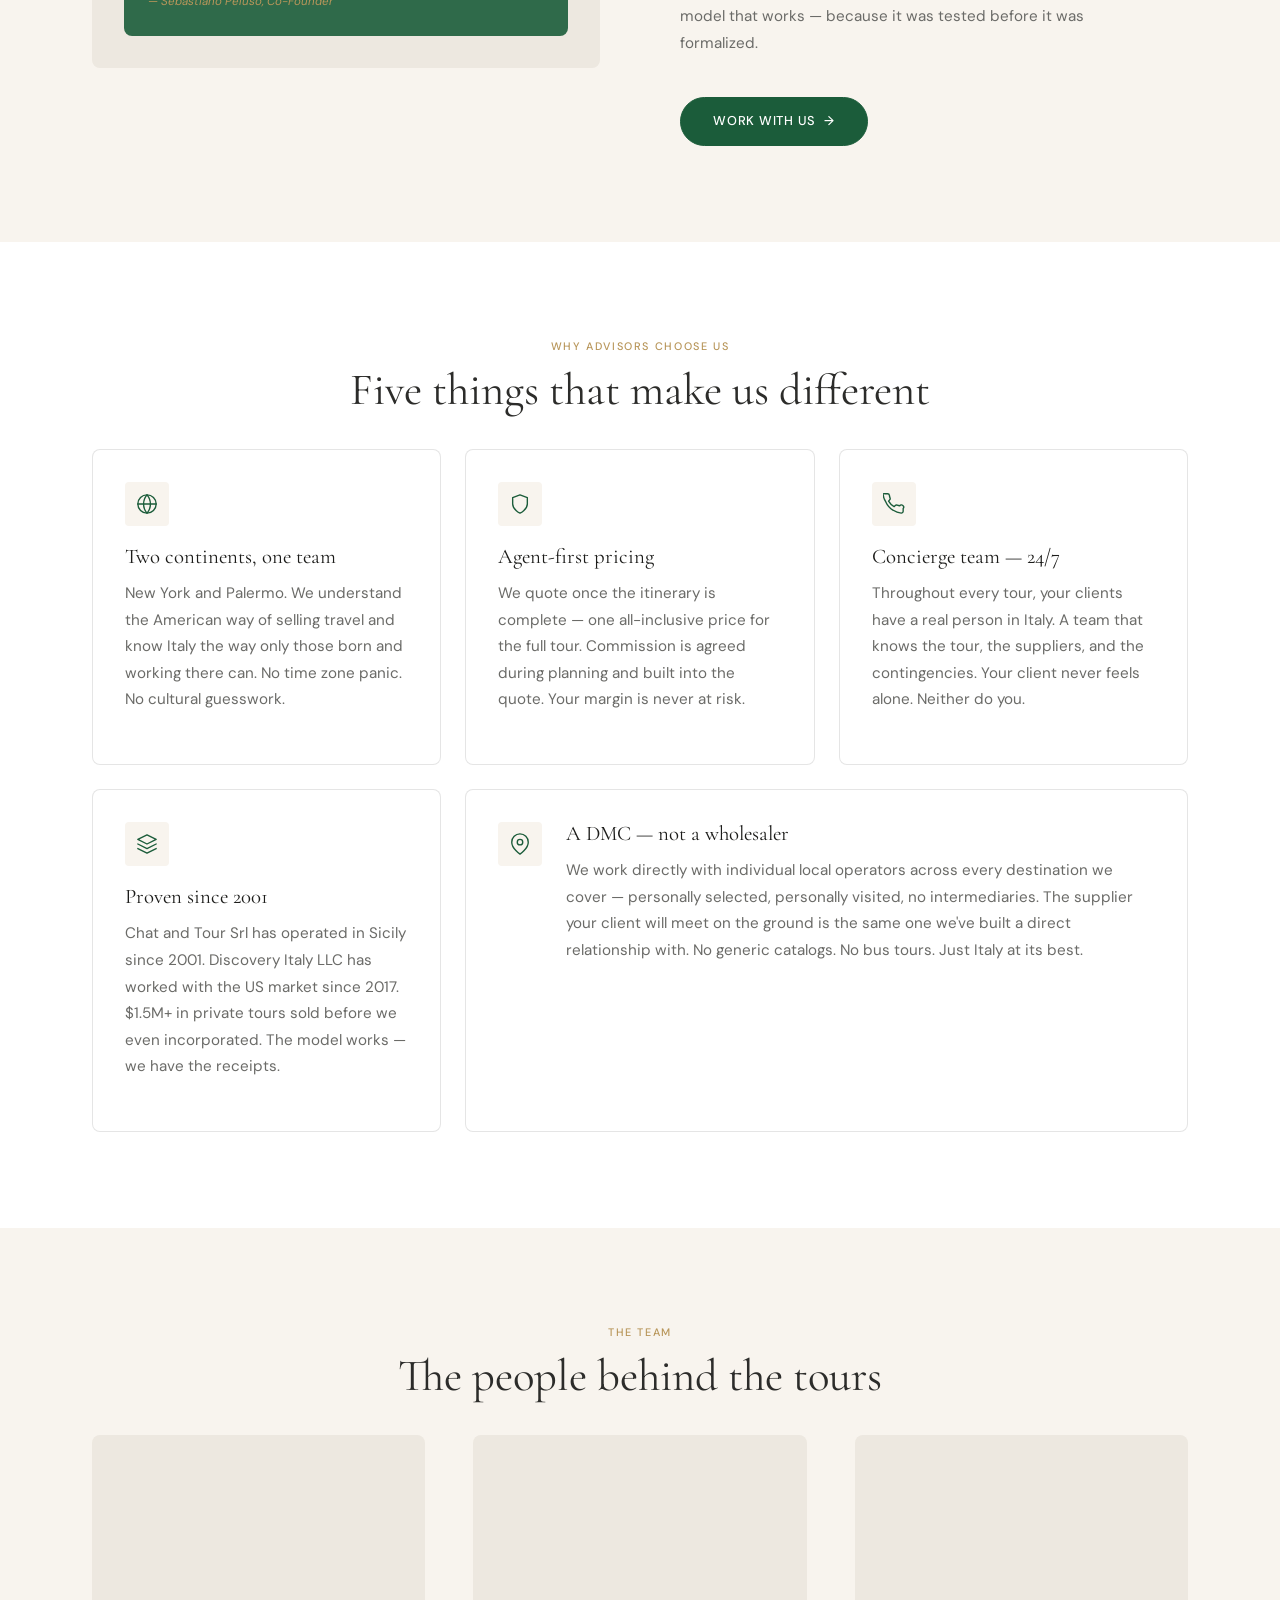
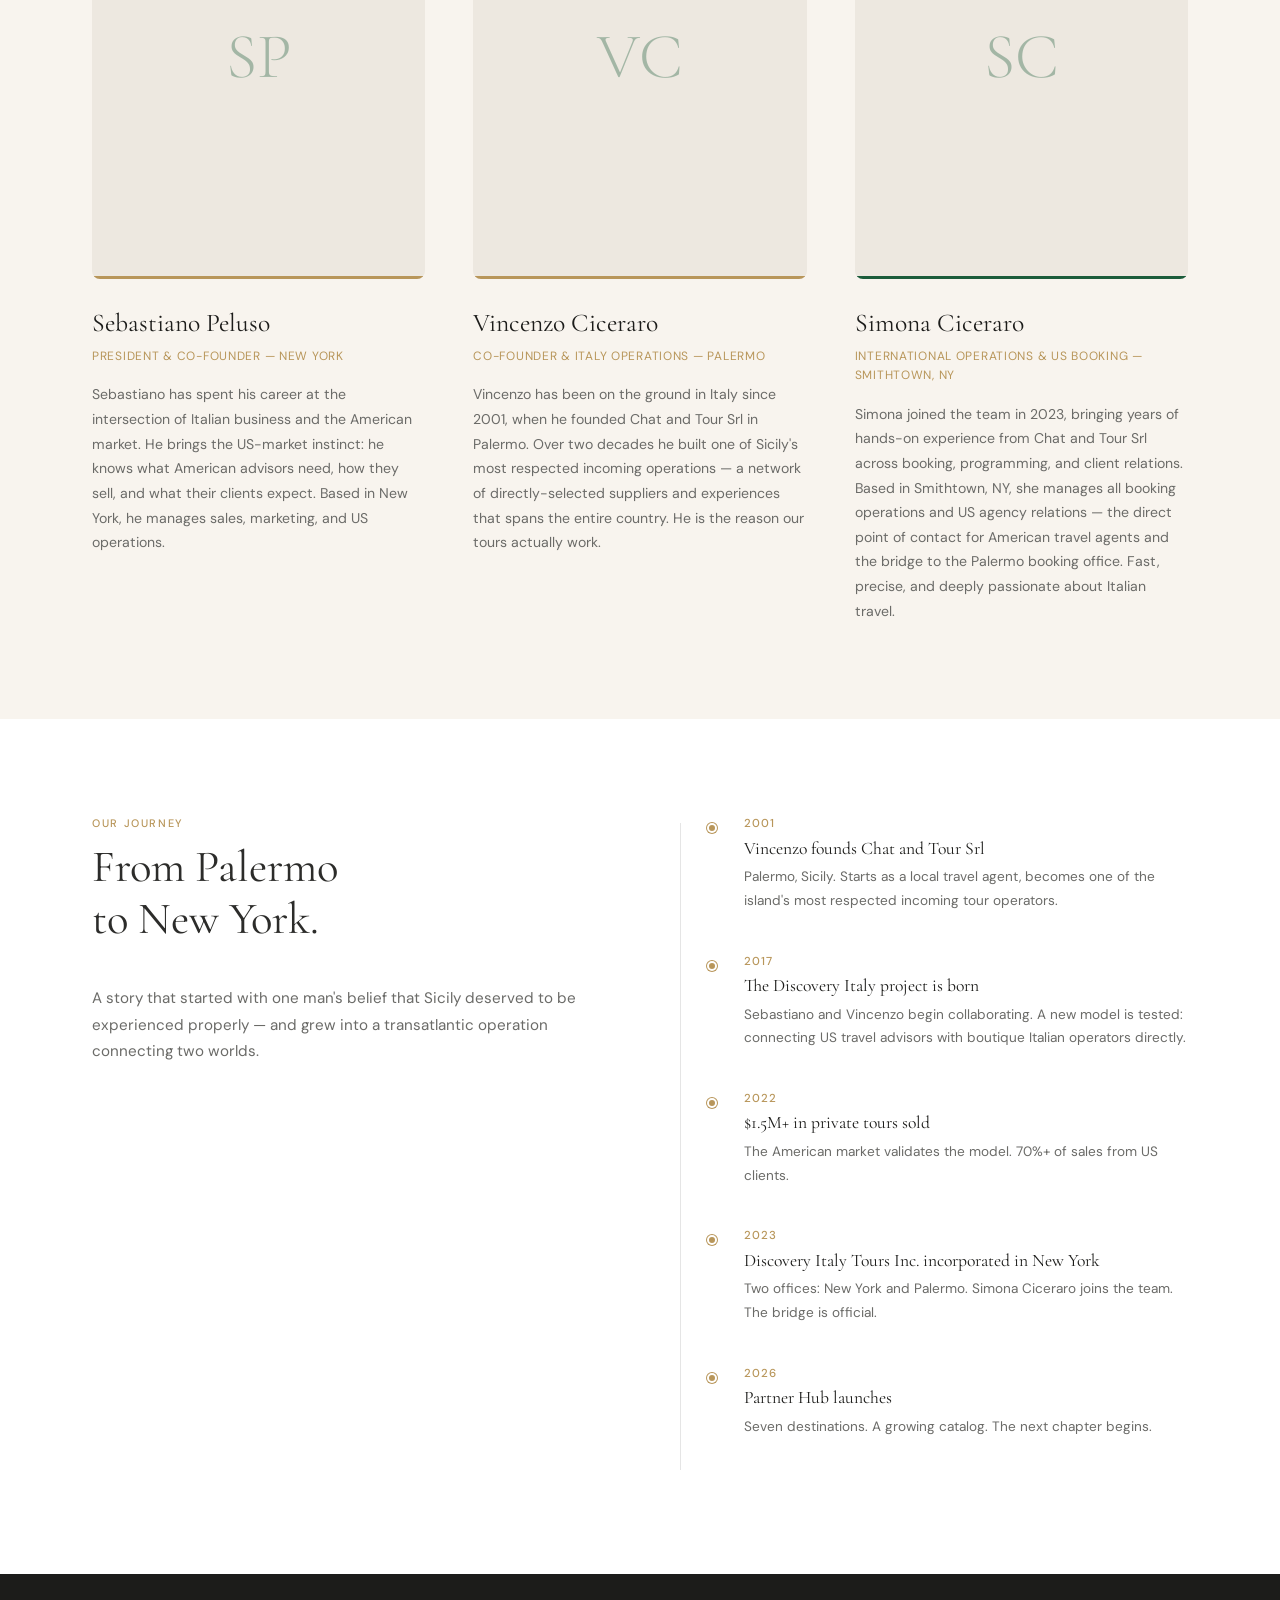
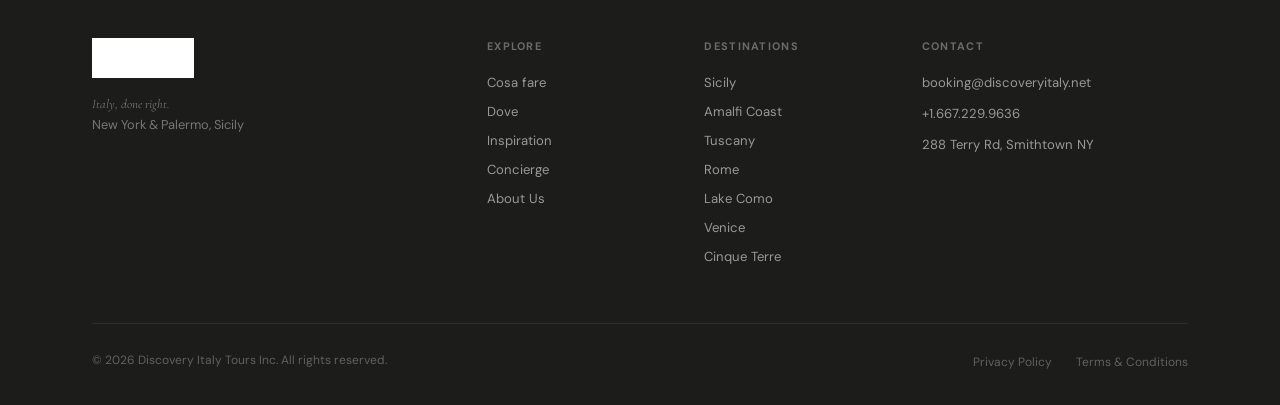
==== commit 83c9beea: "Add files via upload" ====
--- a/about.html
+++ b/about.html
@@ -4,7 +4,7 @@
   <meta charset="UTF-8" />
   <meta name="viewport" content="width=device-width, initial-scale=1.0" />
   <title>About Us — Discovery Italy Tours</title>
-  <meta name="description" content="The story of two founders who refused to believe that Italy had to be sold badly. Born in Sicily, built for America." />
+  <meta name="description" content="The story of Discovery Italy Tours — a DMC born in Sicily in 2001, built for America. Three people, two continents, one obsession." />
   <link rel="stylesheet" href="css/style.css" />
 </head>
 <body>
@@ -16,14 +16,13 @@
         <span class="nav-logo-wordmark">DISCOVERY<br>ITALY</span>
       </a>
       <div class="nav-links">
-        <a href="index.html">Home</a>
-        <a href="about.html">About</a>
-        <a href="how-it-works.html">How it works</a>
-        <a href="destinations.html">Destinations</a>
-        <a href="partner-hub.html">Partner Hub</a>
-        <a href="contact.html">Contact</a>
-      </div>
-      <a href="partner-hub.html" class="nav-login">Partner login</a>
+        <a href="experiences.html">Cosa fare</a>
+        <a href="destinations.html">Dove</a>
+        <a href="inspiration.html">Inspiration</a>
+        <a href="concierge.html">Concierge</a>
+        <a href="about.html" class="active">About Us</a>
+      </div>
+      <a href="partner-hub.html" class="nav-login">Partner Login</a>
     </div>
   </nav>
 
@@ -32,45 +31,103 @@
     <div class="container">
       <span class="eyebrow" style="color:rgba(184,150,90,0.8);">Our story</span>
       <h1>Born in Sicily.<br>Built for America.</h1>
-      <p>Discovery Italy Tours is the story of two friends who refused to believe that Italy had to be sold badly.</p>
+      <p>Discovery Italy Tours is a DMC with a full-Italy catalog — and a team that spans two continents, two decades of experience, and one shared obsession.</p>
+    </div>
+  </section>
+
+  <!-- MISSION -->
+  <section class="section">
+    <div class="container">
+      <div style="max-width:680px;margin:0 auto;text-align:center;padding:2rem 0;">
+        <p style="font-family:var(--font-display);font-size:1.35rem;font-style:italic;color:var(--dark);line-height:1.7;margin-bottom:1.5rem;">"Discovery Italy Tours is the only travel marketplace where US travel agents can source authentic Italian experiences directly from local operators — from the US."</p>
+        <div style="width:3rem;height:2px;background:var(--gold);margin:0 auto;"></div>
+      </div>
     </div>
   </section>
 
   <!-- OUR STORY -->
-  <section class="section">
+  <section class="section bg-cream">
     <div class="container">
       <div class="split">
         <div class="split-img">
           <div class="split-img-decoration">🇮🇹</div>
           <div style="position:absolute;bottom:2rem;left:2rem;right:2rem;background:rgba(27,92,58,0.9);border-radius:var(--radius-lg);padding:1.5rem;">
-            <p style="color:rgba(255,255,255,0.75);font-size:0.8rem;margin:0;line-height:1.6;">
-              "We built the bridge between the America that wants Italy and the Italy worth discovering."
-            </p>
+            <p style="color:rgba(255,255,255,0.75);font-size:0.8rem;margin:0;line-height:1.6;">"We built the bridge between the America that wants Italy and the Italy worth discovering."</p>
             <p style="color:var(--gold);font-size:0.72rem;margin-top:0.6rem;font-style:italic;">— Sebastiano Peluso, Co-Founder</p>
           </div>
         </div>
         <div class="split-content">
           <span class="eyebrow">The story</span>
           <h2>It starts in Sicily.</h2>
-          <p>Vincenzo Ciceraro spent years building Chat and Tour Srl — a Palermo-based incoming tour operator he launched in 2001 that became, quietly, one of the most trusted DMC operations in southern Italy. No billboards. No flashy marketing. Just 20+ years of making things work on the ground, building a network of suppliers across all of Italy.</p>
-          <p>Sebastiano Peluso was on a different path — deep inside the US startup ecosystem, working with Italian entrepreneurs trying to crack the American market. He understood how business gets done on this side of the Atlantic. Not just English, but the language of American commerce, American expectations, American clients.</p>
-          <p>In 2017 they started working together with a simple thesis: the US travel market wanted Italy — authentic, curated, boutique Italy — but no one was connecting American advisors to the right operators in a seamless, professional way.</p>
-          <p><strong style="color:var(--dark);">So they built the bridge.</strong></p>
-          <p>Discovery Italy Tours was incorporated in New York in 2023. Today we operate from two offices: New York and Palermo. We sell exclusively through US travel advisors. We work only with boutique, personally-vetted Italian operators.</p>
-          <a href="how-it-works.html" class="btn btn-green btn-arrow" style="margin-top:1rem;">See how it works</a>
-        </div>
-      </div>
-    </div>
-  </section>
-
-  <!-- FOUNDERS -->
+          <p>Vincenzo Ciceraro spent years building Chat and Tour Srl — a Palermo-based incoming tour operator he launched in 2001 that became one of the most trusted DMC operations in southern Italy. No billboards. No flashy marketing. Just 20+ years of making things work on the ground, building a network of operators across the entire Italian peninsula.</p>
+          <p>Sebastiano Peluso was on a different path — deep inside the US market, understanding how American advisors work, what they need, and how they sell. He brought the American perspective. Vincenzo brought Italy. In 2017 they started testing a simple thesis together.</p>
+          <p><strong style="color:var(--dark);">In 2023, Discovery Italy Tours Inc. was incorporated in New York.</strong> Two offices. A shared catalog covering all of Italy. A team that has now grown to include Simona Ciceraro, who joined that same year and manages the day-to-day relationship with US travel agents from our Smithtown, NY office.</p>
+          <p>Over $1.5 million in private tours sold. Seven destinations. A model that works — because it was tested before it was formalized.</p>
+          <a href="concierge.html" class="btn btn-green btn-arrow" style="margin-top:1rem;">Work with us</a>
+        </div>
+      </div>
+    </div>
+  </section>
+
+  <!-- 5 DIFFERENTIATORS -->
+  <section class="section">
+    <div class="container">
+      <div class="text-center mb-4">
+        <span class="eyebrow">Why advisors choose us</span>
+        <h2>Five things that make us different</h2>
+      </div>
+      <div class="three-cards" style="grid-template-columns:repeat(3,1fr);">
+        <div class="card fade-up">
+          <div class="card-icon">
+            <svg viewBox="0 0 24 24"><circle cx="12" cy="12" r="10"/><path d="M2 12h20"/><path d="M12 2a15.3 15.3 0 010 20M12 2a15.3 15.3 0 000 20"/></svg>
+          </div>
+          <h3>Two continents, one team</h3>
+          <p>New York and Palermo. We understand the American way of selling travel and know Italy the way only those born and working there can. No time zone panic. No cultural guesswork.</p>
+        </div>
+        <div class="card fade-up">
+          <div class="card-icon">
+            <svg viewBox="0 0 24 24"><path d="M12 22s8-4 8-10V5l-8-3-8 3v7c0 6 8 10 8 10z"/></svg>
+          </div>
+          <h3>Agent-first pricing</h3>
+          <p>We quote once the itinerary is complete — one all-inclusive price for the full tour. Commission is agreed during planning and built into the quote. Your margin is never at risk.</p>
+        </div>
+        <div class="card fade-up">
+          <div class="card-icon">
+            <svg viewBox="0 0 24 24"><path d="M22 16.92v3a2 2 0 01-2.18 2 19.79 19.79 0 01-8.63-3.07A19.5 19.5 0 013.07 9.81a19.79 19.79 0 01-3.07-8.63A2 2 0 012 .82h3a2 2 0 012 1.72c.127.96.361 1.903.7 2.81a2 2 0 01-.45 2.11L6.09 8.91a16 16 0 006 6l1.27-1.27a2 2 0 012.11-.45c.907.339 1.85.573 2.81.7A2 2 0 0122 16.92z"/></svg>
+          </div>
+          <h3>Concierge team — 24/7</h3>
+          <p>Throughout every tour, your clients have a real person in Italy. A team that knows the tour, the suppliers, and the contingencies. Your client never feels alone. Neither do you.</p>
+        </div>
+        <div class="card fade-up">
+          <div class="card-icon">
+            <svg viewBox="0 0 24 24"><path d="M12 2L2 7l10 5 10-5-10-5zM2 17l10 5 10-5M2 12l10 5 10-5"/></svg>
+          </div>
+          <h3>Proven since 2001</h3>
+          <p>Chat and Tour Srl has operated in Sicily since 2001. Discovery Italy LLC has worked with the US market since 2017. $1.5M+ in private tours sold before we even incorporated. The model works — we have the receipts.</p>
+        </div>
+        <div class="card fade-up" style="grid-column:span 2;">
+          <div style="display:grid;grid-template-columns:auto 1fr;gap:1.5rem;align-items:start;">
+            <div class="card-icon" style="margin:0;">
+              <svg viewBox="0 0 24 24"><path d="M21 10c0 7-9 13-9 13s-9-6-9-13a9 9 0 0118 0z"/><circle cx="12" cy="10" r="3"/></svg>
+            </div>
+            <div>
+              <h3>A DMC — not a wholesaler</h3>
+              <p>We work directly with individual local operators across every destination we cover — personally selected, personally visited, no intermediaries. The supplier your client will meet on the ground is the same one we've built a direct relationship with. No generic catalogs. No bus tours. Just Italy at its best.</p>
+            </div>
+          </div>
+        </div>
+      </div>
+    </div>
+  </section>
+
+  <!-- TEAM -->
   <section class="section bg-cream">
     <div class="container">
       <div class="text-center mb-4">
         <span class="eyebrow">The team</span>
-        <h2>Meet the founders</h2>
-      </div>
-      <div class="founders-grid">
+        <h2>The people behind the tours</h2>
+      </div>
+      <div class="founders-grid" style="grid-template-columns:repeat(3,1fr);">
         <div class="founder-card fade-up">
           <div class="founder-photo">
             <div class="founder-initials">SP</div>
@@ -78,8 +135,7 @@
           </div>
           <div class="founder-name">Sebastiano Peluso</div>
           <div class="founder-title">PRESIDENT &amp; CO-FOUNDER — NEW YORK</div>
-          <p class="founder-bio">Sebastiano has spent his career at the intersection of Italian business and the American market. After years working with Italian startups and entrepreneurs expanding into the US, he turned his attention to travel — a sector he believed was overdue for a better model. He brings the US-market instinct: he knows what American advisors need, how they sell, and what their clients expect.</p>
-          <p class="founder-bio" style="margin-top:0.8rem;">When he's not building new destination experiences or leading agent webinars, you'll find him plotting which Sicilian street food he's going to eat next.</p>
+          <p class="founder-bio">Sebastiano has spent his career at the intersection of Italian business and the American market. He brings the US-market instinct: he knows what American advisors need, how they sell, and what their clients expect. Based in New York, he manages sales, marketing, and US operations.</p>
         </div>
         <div class="founder-card fade-up">
           <div class="founder-photo">
@@ -88,12 +144,17 @@
           </div>
           <div class="founder-name">Vincenzo Ciceraro</div>
           <div class="founder-title">CO-FOUNDER &amp; ITALY OPERATIONS — PALERMO</div>
-          <p class="founder-bio">Vincenzo has been on the ground in Italy since 2001, when he founded Chat and Tour Srl in Palermo. Over two decades he built one of Sicily's most respected incoming operations — a network of suppliers, guides, properties, and experiences that spans the entire island and extends across the Italian peninsula.</p>
-          <p class="founder-bio" style="margin-top:0.8rem;">He is the reason our tours actually work. He knows which guide will make your client's trip unforgettable. He knows the estate that doesn't appear in any catalogue. He knows Italy — not from a desk, but from 20+ years of living and working in it.</p>
-        </div>
-      </div>
-      <div style="margin-top:3rem;padding:2rem;background:var(--white);border-radius:var(--radius-lg);border:1px solid var(--border);max-width:640px;margin-left:auto;margin-right:auto;text-align:center;">
-        <p style="font-size:0.9rem;color:var(--text-muted);margin-bottom:0;line-height:1.7;">Behind Sebastiano and Vincenzo is a team of travel designers, local guides, and destination experts operating across Italy. <strong style="color:var(--dark);">Every experience in our catalog has been personally tested. Every supplier has been visited in person.</strong> We don't sell what we haven't seen.</p>
+          <p class="founder-bio">Vincenzo has been on the ground in Italy since 2001, when he founded Chat and Tour Srl in Palermo. Over two decades he built one of Sicily's most respected incoming operations — a network of directly-selected suppliers and experiences that spans the entire country. He is the reason our tours actually work.</p>
+        </div>
+        <div class="founder-card fade-up">
+          <div class="founder-photo">
+            <div class="founder-initials">SC</div>
+            <div style="position:absolute;bottom:0;left:0;right:0;height:3px;background:var(--green);"></div>
+          </div>
+          <div class="founder-name">Simona Ciceraro</div>
+          <div class="founder-title">INTERNATIONAL OPERATIONS &amp; US BOOKING — SMITHTOWN, NY</div>
+          <p class="founder-bio">Simona joined the team in 2023, bringing years of hands-on experience from Chat and Tour Srl across booking, programming, and client relations. Based in Smithtown, NY, she manages all booking operations and US agency relations — the direct point of contact for American travel agents and the bridge to the Palermo booking office. Fast, precise, and deeply passionate about Italian travel.</p>
+        </div>
       </div>
     </div>
   </section>
@@ -105,52 +166,35 @@
         <div>
           <span class="eyebrow">Our journey</span>
           <h2 style="margin-bottom:2.5rem;">From Palermo<br>to New York.</h2>
-          <p>A 20-year story that started with one man's belief that Sicily deserved to be experienced properly — and grew into a transatlantic operation connecting two worlds.</p>
-          <p style="margin-top:1rem;">Every milestone below represents not just a business decision, but a commitment to doing Italy right.</p>
+          <p>A story that started with one man's belief that Sicily deserved to be experienced properly — and grew into a transatlantic operation connecting two worlds.</p>
         </div>
         <div class="timeline">
           <div class="timeline-item fade-up">
             <div class="timeline-year">2001</div>
             <h4>Vincenzo founds Chat and Tour Srl</h4>
-            <p>Palermo, Sicily. Started as a local travel agent, transformed into one of the island's most respected incoming tour operators.</p>
+            <p>Palermo, Sicily. Starts as a local travel agent, becomes one of the island's most respected incoming tour operators.</p>
           </div>
           <div class="timeline-item fade-up">
             <div class="timeline-year">2017</div>
             <h4>The Discovery Italy project is born</h4>
-            <p>Sebastiano and Vincenzo begin collaborating. A new model: connecting US travel advisors with boutique Italian operators. The thesis is tested.</p>
-          </div>
-          <div class="timeline-item fade-up">
-            <div class="timeline-year">2021</div>
-            <h4>70%+ of sales from US clients</h4>
-            <p>The American market validates the model. Discovery Italy grows its US advisor network substantially.</p>
+            <p>Sebastiano and Vincenzo begin collaborating. A new model is tested: connecting US travel advisors with boutique Italian operators directly.</p>
+          </div>
+          <div class="timeline-item fade-up">
+            <div class="timeline-year">2022</div>
+            <h4>$1.5M+ in private tours sold</h4>
+            <p>The American market validates the model. 70%+ of sales from US clients.</p>
           </div>
           <div class="timeline-item fade-up">
             <div class="timeline-year">2023</div>
             <h4>Discovery Italy Tours Inc. incorporated in New York</h4>
-            <p>Two offices: New York and Palermo. The bridge is official.</p>
+            <p>Two offices: New York and Palermo. Simona Ciceraro joins the team. The bridge is official.</p>
           </div>
           <div class="timeline-item fade-up">
             <div class="timeline-year">2026</div>
-            <h4>Partner Hub &amp; Academy launch</h4>
-            <p>500+ tours delivered. 7 destinations. The next chapter begins.</p>
-          </div>
-        </div>
-      </div>
-    </div>
-  </section>
-
-  <!-- PHILOSOPHY -->
-  <section class="section philosophy">
-    <div class="container-narrow">
-      <span class="eyebrow">Our philosophy</span>
-      <h2 style="margin-bottom:2rem;">We don't do generic.</h2>
-      <blockquote>"Italy is not a backdrop. It's not a checklist of landmarks to photograph and leave behind. Italy is a living thing — a place of flavors, arguments, family recipes, inexplicable beauty, and the kind of joy that only comes from doing something the old-fashioned way."</blockquote>
-      <p>Our job is to put your clients inside that world. Not in front of it.</p>
-      <p style="margin-top:1rem;">That means cooking with the nonna who won't share her recipe with anyone else. Sailing along the Sicilian coast at sunset with an aperitivo in hand. Driving a vintage Fiat 500 through the Chianti hills with no agenda. Eating street food in Palermo's Ballarò market because the best things in Italy have never been in a Michelin guide.</p>
-      <p style="margin-top:1rem;">We build these experiences for your clients. And we make you look brilliant in the process.</p>
-      <div style="margin-top:2.5rem;display:flex;gap:1rem;flex-wrap:wrap;">
-        <a href="how-it-works.html" class="btn btn-green btn-arrow">Work with us</a>
-        <a href="destinations.html" class="btn btn-outline-dark">See our destinations</a>
+            <h4>Partner Hub launches</h4>
+            <p>Seven destinations. A growing catalog. The next chapter begins.</p>
+          </div>
+        </div>
       </div>
     </div>
   </section>
@@ -165,12 +209,12 @@
           <p>New York &amp; Palermo, Sicily</p>
         </div>
         <div class="footer-col">
-          <h5>SITE</h5>
-          <a href="index.html">Home</a>
-          <a href="about.html">About us</a>
-          <a href="how-it-works.html">How it works</a>
-          <a href="partner-hub.html">Partner Hub</a>
-          <a href="contact.html">Contact</a>
+          <h5>EXPLORE</h5>
+          <a href="experiences.html">Cosa fare</a>
+          <a href="destinations.html">Dove</a>
+          <a href="inspiration.html">Inspiration</a>
+          <a href="concierge.html">Concierge</a>
+          <a href="about.html">About Us</a>
         </div>
         <div class="footer-col">
           <h5>DESTINATIONS</h5>
@@ -179,13 +223,14 @@
           <a href="destinations.html#tuscany">Tuscany</a>
           <a href="destinations.html#rome">Rome</a>
           <a href="destinations.html#como">Lake Como</a>
-          <a href="destinations.html#foodvalley">Food Valley</a>
-          <a href="destinations.html#milan">Milan</a>
+          <a href="destinations.html#venice">Venice</a>
+          <a href="destinations.html#cinqueterre">Cinque Terre</a>
         </div>
         <div class="footer-col">
           <h5>CONTACT</h5>
           <p>booking@discoveryitaly.net</p>
           <p>+1.667.229.9636</p>
+          <p>288 Terry Rd, Smithtown NY</p>
         </div>
       </div>
       <div class="footer-bottom">
